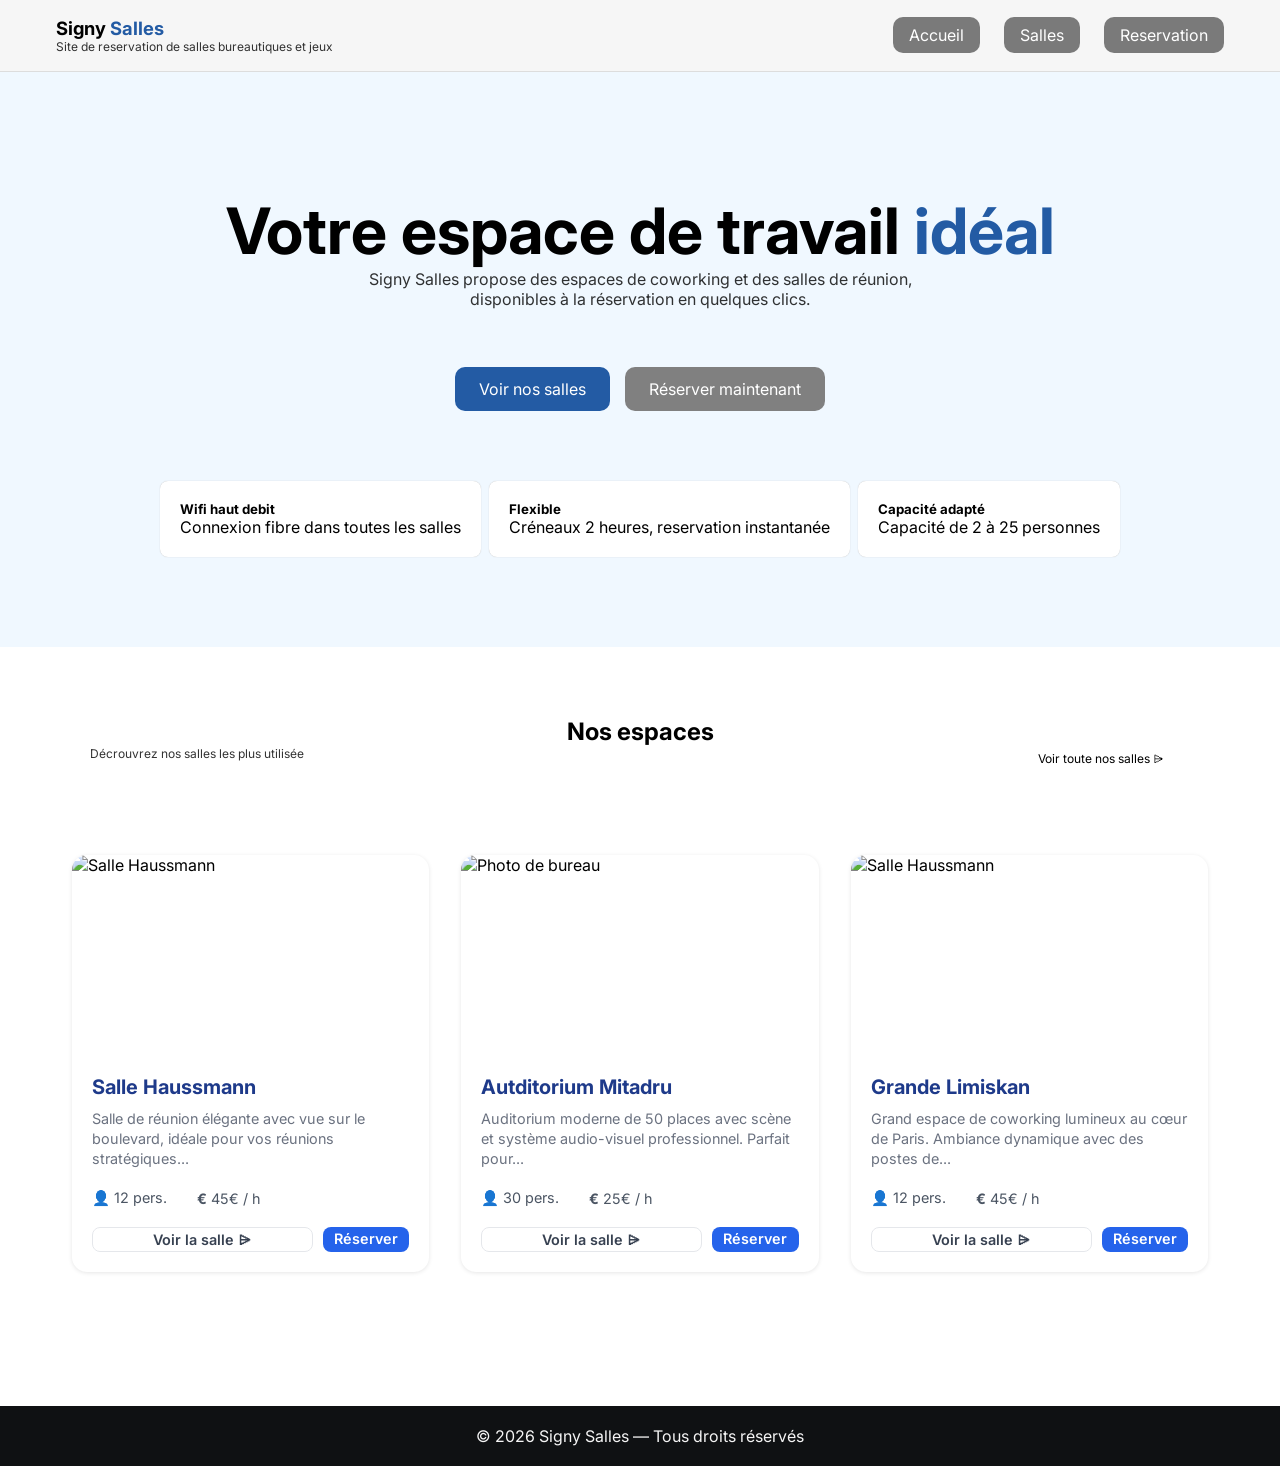
==== Reservation.html @ d6274237 "Ajout de reservation en html et son style" ====
<!DOCTYPE html>
<html lang="en">
<head>
    <meta charset="UTF-8">
    <meta name="viewport" content="width=device-width, initial-scale=1.0">
    <title>Signy Salles</title>
    <link rel="stylesheet" href="css/Reservation.css">
    <link href="https://fonts.googleapis.com/css2?family=Inter:wght@400;600;700&display=swap" rel="stylesheet">
</head>
<body>
    <header class ="header">
        <div class="container">
            <div class="logo_txt">
                <span class ="title">Signy <span class="blue">Salles</span></span>
                <span class="desc">Site de reservation de salles bureautiques et jeux </span>
            </div>
            
            <nav class="nav-links">
                <a href="#">Accueil</a>
                <a href="#">Salles</a>
                <a href="#">Reservation</a>
            </nav>
        </div>
    </header>
    <main>
        <section class="hero_1">
            <div class="container2">
                <div class="father">
                    <div class = "jesaispas1">
                        <div class ="titre_presentation">
                            <h1>Votre espace de travail <span class="blue">idéal</span></h1>
                            <p>Signy Salles propose des espaces de coworking et des salles de réunion,<br> disponibles à la réservation en quelques clics.</p>
                        </div>
                        
                        <div class = "voir_reserve">
                            <a href="#" class="voir1">Voir nos salles</a>
                            <a href="#" class="voir2">Réserver maintenant</a>
                        </div>
                    </div>

                    <div class = "presentation">
                        <div class="just">
                            <h5>Wifi haut debit</h5>
                            <p> Connexion fibre dans toutes les salles</p>
                        </div>
                        <div class="just">
                            <h5>Flexible</h5>
                            <p> Créneaux 2 heures, reservation instantanée</p>
                        </div>
                        <div class="just">
                            <h5>Capacité adapté</h5>
                            <p>Capacité de 2 à 25 personnes</p>
                        </div>

                    </div>
                </div>

            </div>
        </section>
        <section class="hero_body">
            <div class="container3">
                <h1 style="text-align: center;">Nos espaces</h1>
                <div class = "first_bar">
                    <p class="desc">Décrouvrez nos salles les plus utilisée</p>
                    <a href="#" class="jsp"> Voir toute nos salles ⩥ </a>                   
                </div>
                <div class="grid-grille">
                    <div class="card">
                        <div class="image-container">
                            <img src="Img/Simple-image.jpg" alt="Salle Haussmann">
                        </div>

                        <div class="contenu">
                            <h4>Salle Haussmann</h4>
                            <p class="desc-texte">Salle de réunion élégante avec vue sur le boulevard, idéale pour vos réunions stratégiques...</p>
                            
                            <div class="infos-ligne">
                                <p class="info-item">👤 12 pers.</p>
                                <p class="info-prix"><strong>€</strong> 45€ / h</p>
                            </div>

                            <div class="actions">
                                <a href="#" class="btn-voir">Voir la salle ⩥</a>
                                <a href="#" class="btn-reserver">Réserver</a>
                            </div>
                        </div>
                    </div>


                    <div class="card">
                        <div class="image-container">
                            <img src="Img/Simple-Image2.jpg" alt="Photo de bureau">
                        </div>

                        <div class="contenu">
                            <h4>Autditorium Mitadru</h4>
                            <p class="desc-texte">Auditorium moderne de 50 places avec scène et système audio-visuel professionnel. Parfait pour...</p>
                            
                            <div class="infos-ligne">
                                <p class="info-item">👤 30 pers.</p>
                                <p class="info-prix"><strong>€</strong> 25€ / h</p>
                            </div>

                            <div class="actions">
                                <a href="#" class="btn-voir">Voir la salle ⩥</a>
                                <a href="#" class="btn-reserver">Réserver</a>
                            </div>
                        </div>
                    </div>


                    <div class="card">
                        <div class="image-container">
                            <img src="Img/Simple-Image3.jpg" alt="Salle Haussmann">
                        </div>

                        <div class="contenu">
                            <h4>Grande  Limiskan</h4>
                            <p class="desc-texte">Grand espace de coworking lumineux au cœur de Paris. Ambiance dynamique avec des postes de...</p>
                            
                            <div class="infos-ligne">
                                <p class="info-item">👤 12 pers.</p>
                                <p class="info-prix"><strong>€</strong> 45€ / h</p>
                            </div>

                            <div class="actions">
                                <a href="#" class="btn-voir">Voir la salle ⩥</a>
                                <a href="#" class="btn-reserver">Réserver</a>
                            </div>
                        </div>
                    </div>
                </div> 
            </div>
        </section>
    </main>
    <footer>
        <p class = "copyright "> © 2026 Signy Salles — Tous droits réservés</p>
    </footer>
</body>
</html>
---- css/Reservation.css ----
/* --- RESET & BASE --- */
* {
  box-sizing: border-box;
  margin: 0;
  padding: 0;
  font-family: 'Inter', sans-serif;
}

.blue {
  color:hsl(214 ,65%  ,39%);
}

/* --- LAYOUT --- */
.container {
  max-width: 1200px;
  margin: 0 auto;
  padding: 0 1rem;
  gap: 0.5rem;
}

.container2 {
  max-width: 1200px;
  margin: 0 auto;
  padding: 70px 0;
  
  display: flex;
  justify-content: center;
}

.container3
{
  max-width: 1200px;
  margin: 0 auto;
  padding: 70px 0;
}

/* --- HEADER --- */
.header {
  position: sticky;
  top: 0;
  z-index: 1000;
  padding: 1.05rem 0;
  background: rgba(243, 243, 243, 0.7);
  backdrop-filter: blur(8px);
  border-bottom: 1px solid rgba(0, 0, 0, 0.1);
  color: rgb(0, 0, 0);
}

.header .container {
  display: flex;
  justify-content: space-between;
  align-items: center;
  flex-wrap: wrap;
}

.logo_txt {
  display: flex;
  flex-direction: column;
}

.title {
  font-size: clamp(1.15rem, 1.30vw, 1.5rem);
  font-weight: 700;
}

.desc {
  font-size: clamp(0.75rem, 0.90vw, 1rem);
  color: rgb(0, 0, 0);
  opacity: 0.8;
}

/* --- NAVIGATION --- */
.nav-links {
  display: flex;
  gap: 1.5rem;
}

.nav-links a {
  text-decoration: none;
  color: white;
  background-color: rgba(0, 0, 0, 0.5);
  padding: 0.5rem 1rem;
  border-radius: 10px;
  transition: all 0.3s ease-out;
}

.nav-links a:hover {
  transform: translateY(-4px);
  background-color: white;
  color: black;
}

/* --- HERO SECTION --- */
.hero_1 {
  background-color: aliceblue;
}

.father {
  width: 100%;
  display: flex;
  flex-direction: column;
  align-items: center;
}

.jesaispas1 {
  width: 100%;
  padding: 50px;
  display: flex;
  flex-direction: column;
  align-items: center;
  text-align: center;
  gap: 3rem;
}

.titre_presentation h1 {
  font-size: 4rem;
}

.titre_presentation p {
  color: black;
  opacity: 0.8;
}

/* --- BUTTONS --- */
.voir_reserve {
  display: flex;
  gap: 15px;
  margin-top: 10px;
}

.voir_reserve a {
  display: inline-block;
  text-decoration: none;
  color: white;
  padding: 12px 24px;
  border-radius: 10px;
  transition: all 0.3s ease-out;
  white-space: nowrap;
 

}
.voir_reserve a:hover
{
  transform: translateY(-4px);
}

.voir1 {
   background-color: hsl(214 ,65%  ,39%)
 }
.voir2 { 
  background-color: gray; 
}

.voir2:hover 
{
  background-color: white;
  color: black;
}
.voir1:hover
{
  background-color: rgb(77, 77, 250);
}


/* BODY HERO SECTION */
.first_bar
{
  display: flex;
  justify-content: space-between;
  flex-wrap: wrap;
  padding-left: 50px;
  padding-right: 55px;
  padding-bottom: 20px;
}

.grid-grille
{
  display: grid; 
  grid-template-columns: repeat(auto-fit, minmax(280px, 1fr)); 
  gap: 2rem; 
  padding: 4rem 2rem; 
  max-width: 1200px; 
  margin: 0 auto; 
}
.jsp
{
  font-size: clamp(0.75rem, 0.90vw, 1rem);

  text-decoration: none;
  border-radius: 10px;
  padding-left: 20px;
  padding-right: 20px;
  padding-bottom: 5px;
  padding-top: 5px;

  color: black;
}


.jsp:hover
{
  color: white;
  background-color:hsl(214 ,65%  ,39%);
}

/* --- CARDS DES SALES ---*/


/* La Carte */
.card {
    max-width: 380px;
    background: white;
    border-radius: 15px; 
    overflow: hidden;
    box-shadow: 0 1px 4px rgba(0, 0, 0, 0.1); 
    font-family: sans-serif;
    transition: all 100ms linear;
}


.image-container {
    position: relative;
    height: 200px;
}

.image-container img {
    width: 100%;
    height: 100%;
    object-fit: cover; 
}


.contenu {
    padding: 20px;
}

.contenu h4 {
    margin: 0 0 10px 0;
    color: #1e3a8a;
    font-size: 1.25rem;
}

.desc-texte {
    font-size: 0.9rem;
    color: #6b7280;
    line-height: 1.4;
    margin-bottom: 20px;
}


.infos-ligne {
    display: flex;
    justify-content: flex-start;
    gap: 30px; 
    margin-bottom: 20px;
    align-items: center;
}

.info-item, .info-prix {
    margin: 0;
    font-size: 0.9rem;
    color: #4b5563;
}


.actions {
    display: flex;
    gap: 10px;
}

.actions a {
    text-decoration: none;
    padding: 3px 10px;
    border-radius: 8px;
    font-size: 0.9rem;
    font-weight: 600;
    text-align: center;
    transition: 0.2s;
}

.btn-voir {
    flex: 3;
    border: 1px solid #e5e7eb;
    color: #374151;
    font-size: clamp(30rem,1.30vw,1rem);
}

.btn-reserver {
    flex: 1;
    background: #2563eb;
    color: white;
}
.card:hover
{
  box-shadow: 0 10px 25px rgba(0, 0, 0, 0.1); 
}

.btn-reserver:hover {
    background: #1d4ed8;
}


/* --- © COPYRIGHT---*/

.copyright
{
  background-color: #0f1113;
  color: whitesmoke;
  padding: 20px;
  text-align: center;
}

/* --- CARDS (PRESENTATION) --- */
.presentation {
  display: flex;
  gap: 0.5rem;
  justify-content: center;
  padding: 20px;
}

.just {
  background-color: rgb(255, 255, 255);
  padding: 20px;
  border-radius: 8px;
  box-shadow: 0px 0px 1px rgb(182, 182, 182);
  transition: all 0.2s ease-in-out;
}

.just:hover{
  transform: translateY(-4px);
}

/* --- RESPONSIVE --- */
@media (max-width: 675px) {
  .nav-links {
    width: 100%;
    
  }

  .nav-links a {
    width: 100%;
    background-color: white;
    color: black;
    text-align: center;
    transition: none;
    box-shadow: 0px 0px 2px rgb(58, 57, 57);
  }

  .nav-links a:hover {
    transform: translateY(0px);
  }

  .logo_txt {
    padding-bottom: 1rem;
  }

  .voir_reserve, .presentation {
    flex-direction: column;
  }

  .grid-grille
  {
    display: grid;
    grid-template-columns:max-content
  }
  
}
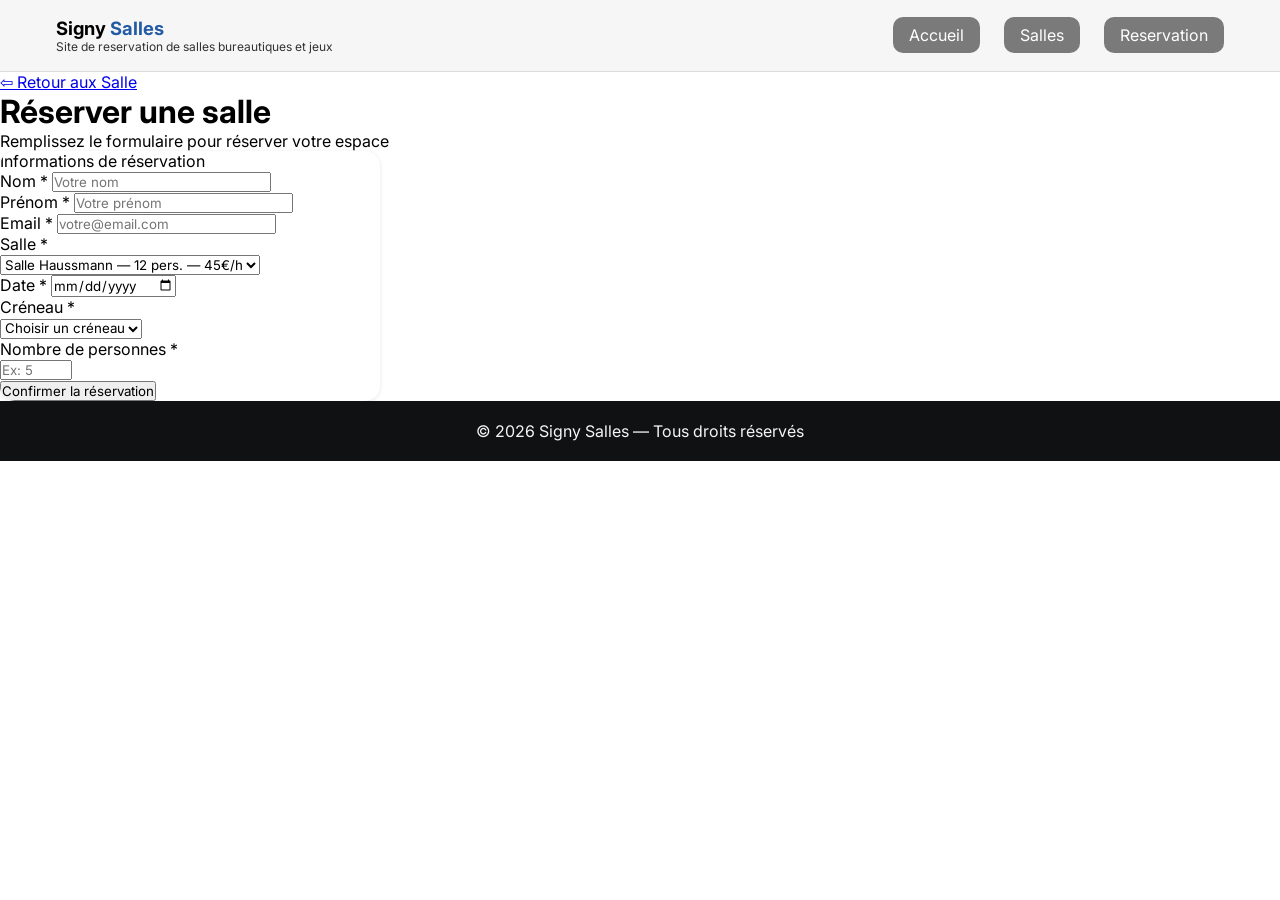
==== commit dbb7b9c5: "changement de la page html en reservation" ====
--- a/Reservation.html
+++ b/Reservation.html
@@ -23,115 +23,87 @@
         </div>
     </header>
     <main>
-        <section class="hero_1">
-            <div class="container2">
-                <div class="father">
-                    <div class = "jesaispas1">
-                        <div class ="titre_presentation">
-                            <h1>Votre espace de travail <span class="blue">idéal</span></h1>
-                            <p>Signy Salles propose des espaces de coworking et des salles de réunion,<br> disponibles à la réservation en quelques clics.</p>
-                        </div>
-                        
-                        <div class = "voir_reserve">
-                            <a href="#" class="voir1">Voir nos salles</a>
-                            <a href="#" class="voir2">Réserver maintenant</a>
-                        </div>
-                    </div>
-
-                    <div class = "presentation">
-                        <div class="just">
-                            <h5>Wifi haut debit</h5>
-                            <p> Connexion fibre dans toutes les salles</p>
-                        </div>
-                        <div class="just">
-                            <h5>Flexible</h5>
-                            <p> Créneaux 2 heures, reservation instantanée</p>
-                        </div>
-                        <div class="just">
-                            <h5>Capacité adapté</h5>
-                            <p>Capacité de 2 à 25 personnes</p>
-                        </div>
-
-                    </div>
+    <div class="page">
+    <a href="#" class="return"> ⇦ Retour aux Salle</a>
+     <h1 class="page-title">Réserver une salle</h1>
+     <p class="page-subtitle">Remplissez le formulaire pour réserver votre espace</p>
+ 
+        <div class="card">
+    
+        
+        <div class="card-header">
+            <span class="card-header-title">Informations de réservation</span>
+        </div>
+    
+    
+        <form action="#" method="POST">
+    
+        
+            <div class="form-row">
+            <div class="form-group">
+                <label for="nom">Nom *</label>
+                <input type="text" id="nom" name="nom" placeholder="Votre nom" required />
+            </div>
+            <div class="form-group">
+                <label for="prenom">Prénom *</label>
+                <input type="text" id="prenom" name="prenom" placeholder="Votre prénom" required />
+            </div>
+            </div>
+    
+            <!-- Email -->
+            <div class="form-group">
+            <label for="email">Email *</label>
+            <input type="email" id="email" name="email" placeholder="votre@email.com" required />
+            </div>
+    
+            <!-- Salle -->
+            <div class="form-group">
+            <label for="salle">Salle *</label>
+            <div class="select-wrap">
+                <select id="salle" name="salle" required>
+                <option value="haussmann">Salle Haussmann — 12 pers. — 45€/h</option>
+                <option value="rivoli">Salle Rivoli — 8 pers. — 35€/h</option>
+                <option value="vendome">Salle Vendôme — 20 pers. — 65€/h</option>
+                </select>
+            </div>
+            </div>
+    
+            <!-- Date + Créneau -->
+            <div class="form-row">
+            <div class="form-group">
+                <label for="date">Date *</label>
+                <input type="date" id="date" name="date" required />
+            </div>
+            <div class="form-group">
+                <label for="creneau">Créneau *</label>
+                <div class="select-wrap">
+                <select id="creneau" name="creneau" required>
+                    <option value="" disabled selected>Choisir un créneau</option>
+                    <option value="9h-10h">09h00 -- 11h05</option>
+                    <option value="10h-11h">11h15 -- 13h05</option>
+                    <option value="11h-12h">13h15 -- 15h05</option>
+                    <option value="14h-15h">15h15 -- 17h05</option>
+                    <option value="15h-16h">17h15 -- 19h05</option>
+                </select>
                 </div>
-
             </div>
-        </section>
-        <section class="hero_body">
-            <div class="container3">
-                <h1 style="text-align: center;">Nos espaces</h1>
-                <div class = "first_bar">
-                    <p class="desc">Décrouvrez nos salles les plus utilisée</p>
-                    <a href="#" class="jsp"> Voir toute nos salles ⩥ </a>                   
-                </div>
-                <div class="grid-grille">
-                    <div class="card">
-                        <div class="image-container">
-                            <img src="Img/Simple-image.jpg" alt="Salle Haussmann">
-                        </div>
-
-                        <div class="contenu">
-                            <h4>Salle Haussmann</h4>
-                            <p class="desc-texte">Salle de réunion élégante avec vue sur le boulevard, idéale pour vos réunions stratégiques...</p>
-                            
-                            <div class="infos-ligne">
-                                <p class="info-item">👤 12 pers.</p>
-                                <p class="info-prix"><strong>€</strong> 45€ / h</p>
-                            </div>
-
-                            <div class="actions">
-                                <a href="#" class="btn-voir">Voir la salle ⩥</a>
-                                <a href="#" class="btn-reserver">Réserver</a>
-                            </div>
-                        </div>
-                    </div>
-
-
-                    <div class="card">
-                        <div class="image-container">
-                            <img src="Img/Simple-Image2.jpg" alt="Photo de bureau">
-                        </div>
-
-                        <div class="contenu">
-                            <h4>Autditorium Mitadru</h4>
-                            <p class="desc-texte">Auditorium moderne de 50 places avec scène et système audio-visuel professionnel. Parfait pour...</p>
-                            
-                            <div class="infos-ligne">
-                                <p class="info-item">👤 30 pers.</p>
-                                <p class="info-prix"><strong>€</strong> 25€ / h</p>
-                            </div>
-
-                            <div class="actions">
-                                <a href="#" class="btn-voir">Voir la salle ⩥</a>
-                                <a href="#" class="btn-reserver">Réserver</a>
-                            </div>
-                        </div>
-                    </div>
-
-
-                    <div class="card">
-                        <div class="image-container">
-                            <img src="Img/Simple-Image3.jpg" alt="Salle Haussmann">
-                        </div>
-
-                        <div class="contenu">
-                            <h4>Grande  Limiskan</h4>
-                            <p class="desc-texte">Grand espace de coworking lumineux au cœur de Paris. Ambiance dynamique avec des postes de...</p>
-                            
-                            <div class="infos-ligne">
-                                <p class="info-item">👤 12 pers.</p>
-                                <p class="info-prix"><strong>€</strong> 45€ / h</p>
-                            </div>
-
-                            <div class="actions">
-                                <a href="#" class="btn-voir">Voir la salle ⩥</a>
-                                <a href="#" class="btn-reserver">Réserver</a>
-                            </div>
-                        </div>
-                    </div>
-                </div> 
             </div>
-        </section>
+    
+            <!-- Nombre de personnes -->
+            <div class="form-group">
+            <label for="personnes">Nombre de personnes *</label>
+            <div class="input-icon-wrap">
+                <input type="number" id="personnes" name="personnes"
+                    placeholder="Ex: 5" min="1" max="50" required />
+            </div>
+            </div>
+    
+            <!-- Bouton -->
+            <button type="submit" class="btn-confirm">Confirmer la réservation</button>
+    
+        </form>
+        </div>
+  </div>
     </main>
     <footer>
         <p class = "copyright "> © 2026 Signy Salles — Tous droits réservés</p>
